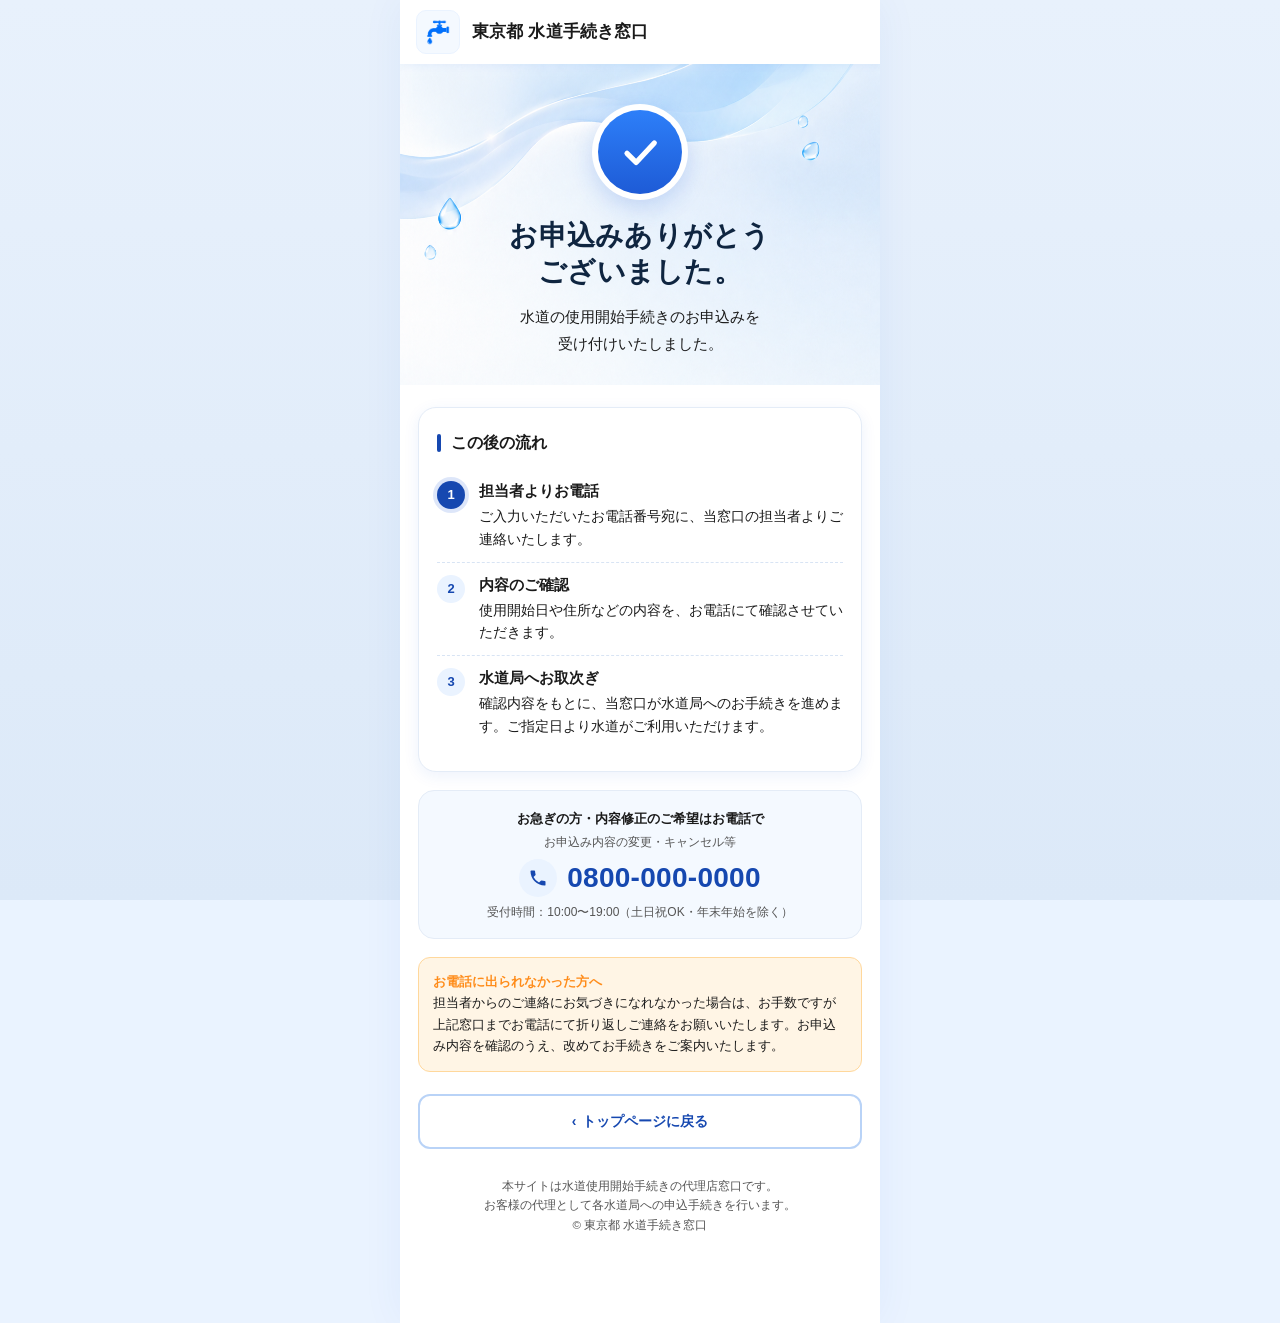
==== thanks.html @ 9ab7c32e "Add files via upload" ====
<!DOCTYPE html>
<html lang="ja">
<head>
  <meta charset="UTF-8" />
  <meta name="viewport" content="width=device-width, initial-scale=1.0, viewport-fit=cover" />
  <meta name="format-detection" content="telephone=no" />
  <meta name="robots" content="noindex,nofollow" />
  <title>お申込み完了｜東京都 水道手続き窓口</title>
  <meta name="description" content="水道の使用開始手続きのお申込みありがとうございました。担当者よりお電話にてご連絡いたします。" />
  <link rel="stylesheet" href="css/style.css" />
  <style>
    .thanks-fv {
      padding: 40px 18px 28px;
      background: url("images/fv-back.png") center top / cover no-repeat,
                  linear-gradient(180deg, #EFF6FF 0%, #FFFFFF 100%);
      text-align: center;
    }
    .thanks-mark {
      width: 96px; height: 96px;
      margin: 0 auto 18px;
      border-radius: 50%;
      background: #fff;
      display: grid; place-items: center;
      box-shadow: 0 8px 22px rgba(30, 91, 214, .18);
      position: relative;
      animation: thanksPop .55s cubic-bezier(.34, 1.56, .64, 1);
    }
    .thanks-mark::before {
      content: "";
      position: absolute;
      inset: 6px;
      border-radius: 50%;
      background: linear-gradient(180deg, #2D7FF9 0%, #1E5BD6 100%);
    }
    .thanks-mark svg {
      position: relative;
      width: 52px;
      height: 52px;
      stroke: #fff;
      fill: none;
      stroke-width: 4;
      stroke-linecap: round;
      stroke-linejoin: round;
    }
    .thanks-mark svg path {
      stroke-dasharray: 60;
      stroke-dashoffset: 60;
      animation: thanksCheck .6s .25s ease forwards;
    }
    @keyframes thanksPop {
      0%   { opacity: 0; transform: scale(.6); }
      100% { opacity: 1; transform: scale(1); }
    }
    @keyframes thanksCheck {
      to { stroke-dashoffset: 0; }
    }

    .thanks-title {
      font-size: clamp(22px, 6.6vw, 28px);
      font-weight: 900;
      color: #0F2540;
      margin: 0;
      letter-spacing: 0.01em;
      line-height: 1.3;
    }
    .thanks-lead {
      font-size: clamp(13px, 3.6vw, 15px);
      color: var(--color-text);
      margin: 12px 0 0;
      line-height: 1.8;
      font-weight: 500;
    }
    .thanks-card {
      margin: 22px 18px 0;
      background: #fff;
      border-radius: 18px;
      padding: 22px 18px 22px;
      box-shadow: var(--shadow-card);
      border: 1px solid var(--color-border);
    }
    .thanks-card__title {
      display: flex;
      align-items: center;
      gap: 10px;
      margin: 0 0 14px;
      font-size: 16px;
      font-weight: 900;
      color: var(--color-text);
    }
    .thanks-card__title::before {
      content: "";
      width: 4px;
      height: 18px;
      background: var(--color-primary);
      border-radius: 2px;
    }
    .thanks-flow {
      list-style: none;
      padding: 0;
      margin: 0;
      counter-reset: flow;
    }
    .thanks-flow li {
      position: relative;
      padding: 10px 0 10px 42px;
      counter-increment: flow;
      font-size: 13.5px;
      line-height: 1.7;
      color: var(--color-text);
      font-weight: 500;
      border-top: 1px dashed #D8E4F4;
    }
    .thanks-flow li:first-child { border-top: none; }
    .thanks-flow li::before {
      content: counter(flow);
      position: absolute;
      left: 0; top: 12px;
      width: 28px; height: 28px;
      border-radius: 50%;
      background: var(--color-bg-pale);
      color: var(--color-primary);
      display: grid; place-items: center;
      font-weight: 900;
      font-size: 13px;
    }
    .thanks-flow li.is-current::before {
      background: var(--color-primary);
      color: #fff;
      box-shadow: 0 0 0 4px rgba(30, 91, 214, .15);
    }
    .thanks-flow strong {
      display: block;
      font-size: 14.5px;
      font-weight: 800;
      margin-bottom: 2px;
      color: var(--color-text);
    }

    .thanks-phone {
      margin: 18px 18px 0;
      background: var(--color-bg-card);
      border: 1px solid var(--color-border);
      border-radius: 16px;
      padding: 18px 14px 16px;
      text-align: center;
    }
    .thanks-phone__label {
      font-size: 13px;
      font-weight: 800;
      color: var(--color-text);
      margin: 0;
    }
    .thanks-phone__desc {
      font-size: 11.5px;
      color: var(--color-text-sub);
      margin: 4px 0 8px;
      line-height: 1.5;
    }
    .thanks-phone__num {
      display: inline-flex;
      align-items: center;
      gap: 10px;
      font-size: clamp(22px, 7vw, 28px);
      font-weight: 900;
      color: var(--color-primary);
      letter-spacing: 0.01em;
      margin: 0;
      line-height: 1.1;
      white-space: nowrap;
    }
    .thanks-phone__icon {
      width: 38px; height: 38px;
      border-radius: 50%;
      background: var(--color-bg-pale);
      display: grid; place-items: center;
      color: var(--color-primary);
    }
    .thanks-phone__icon svg { width: 20px; height: 20px; }
    .thanks-phone__hours {
      font-size: clamp(9px, 2.6vw, 12px);
      color: var(--color-text-sub);
      margin: 6px 0 0;
      white-space: nowrap;
    }

    .thanks-note {
      margin: 18px 18px 0;
      padding: 14px 14px;
      background: var(--color-urgent-bg);
      border: 1px solid #FFD89C;
      border-radius: 12px;
      font-size: 12.5px;
      line-height: 1.7;
      color: var(--color-text);
    }
    .thanks-note strong {
      color: var(--color-urgent-text);
      font-weight: 800;
    }

    .thanks-back {
      display: flex;
      align-items: center;
      justify-content: center;
      gap: 6px;
      margin: 22px 18px 28px;
      padding: 14px;
      background: #fff;
      color: var(--color-primary);
      border: 2px solid #B9D3F7;
      border-radius: 12px;
      font-size: 14px;
      font-weight: 800;
      text-decoration: none;
    }
    .thanks-back:hover { transform: translateY(-2px); box-shadow: var(--shadow-card); }
  </style>
</head>
<body>

<div class="app" data-screen-label="01 サンクスページ">

  <!-- ヘッダー -->
  <header class="site-header" role="banner">
    <a href="index.html" class="site-header__brand" aria-label="トップへ">
      <span class="brand-mark"><img src="images/icon-tap.png" alt="" /></span>
      <span class="brand-name">東京都 水道手続き窓口</span>
    </a>
  </header>

  <main>

    <section class="thanks-fv">
      <div class="thanks-mark" aria-hidden="true">
        <svg viewBox="0 0 40 40"><path d="M10 21 L17 28 L31 13" /></svg>
      </div>
      <h1 class="thanks-title">お申込みありがとう<br />ございました。</h1>
      <p class="thanks-lead">
        水道の使用開始手続きのお申込みを<br />
        受け付けいたしました。
      </p>
    </section>

    <!-- 今後の流れ -->
    <section class="thanks-card">
      <h2 class="thanks-card__title">この後の流れ</h2>
      <ol class="thanks-flow">
        <li class="is-current">
          <strong>担当者よりお電話</strong>
          ご入力いただいたお電話番号宛に、当窓口の担当者よりご連絡いたします。
        </li>
        <li>
          <strong>内容のご確認</strong>
          使用開始日や住所などの内容を、お電話にて確認させていただきます。
        </li>
        <li>
          <strong>水道局へお取次ぎ</strong>
          確認内容をもとに、当窓口が水道局へのお手続きを進めます。ご指定日より水道がご利用いただけます。
        </li>
      </ol>
    </section>

    <!-- 電話 -->
    <section class="thanks-phone">
      <p class="thanks-phone__label">お急ぎの方・内容修正のご希望はお電話で</p>
      <p class="thanks-phone__desc">お申込み内容の変更・キャンセル等</p>
      <a class="thanks-phone__num" href="tel:0800-000-0000">
        <span class="thanks-phone__icon" aria-hidden="true">
          <svg viewBox="0 0 24 24" fill="currentColor"><path d="M20 15.5c-1.25 0-2.45-.2-3.57-.57a1 1 0 0 0-1.02.24l-2.2 2.2a15.05 15.05 0 0 1-6.59-6.59l2.2-2.21a1 1 0 0 0 .25-1.02A11.36 11.36 0 0 1 8.5 4a1 1 0 0 0-1-1H4a1 1 0 0 0-1 1c0 9.39 7.61 17 17 17a1 1 0 0 0 1-1v-3.5a1 1 0 0 0-1-1z"/></svg>
        </span>
        0800-000-0000
      </a>
      <p class="thanks-phone__hours">受付時間：10:00〜19:00（土日祝OK・年末年始を除く）</p>
    </section>

    <!-- お願い -->
    <div class="thanks-note">
      <strong>お電話に出られなかった方へ</strong><br />
      担当者からのご連絡にお気づきになれなかった場合は、お手数ですが上記窓口までお電話にて折り返しご連絡をお願いいたします。お申込み内容を確認のうえ、改めてお手続きをご案内いたします。
    </div>

    <a href="index.html" class="thanks-back">
      <span aria-hidden="true">‹</span>
      トップページに戻る
    </a>

    <p class="foot-info">
      本サイトは水道使用開始手続きの代理店窓口です。<br />
      お客様の代理として各水道局への申込手続きを行います。<br />
      © 東京都 水道手続き窓口
    </p>
  </main>

</div>

<!-- ▼ GTM / Google広告コンバージョンタグ挿入位置 -->
<!-- ▼ Yahoo広告 コンバージョン測定タグ挿入位置 -->
<script>
  // コンバージョン発火のフック
  if (window.dataLayer) {
    window.dataLayer.push({ event: 'form_submit_thanks' });
  }
</script>

</body>
</html>
---- css/style.css ----
/* ==========================================================
   東京都 水道手続き窓口 LP - style.css
   ========================================================== */

:root {
  --color-primary:        #1648B0;
  --color-primary-dark:   #0F2E80;
  --color-primary-light:  #2D6EE0;
  --color-accent-blue:    #1E5BD6;
  --color-bg-pale:        #EAF3FF;
  --color-bg-card:        #F4F9FF;
  --color-bg:             #FFFFFF;
  --color-text:           #1A1A1A;
  --color-text-sub:       #555555;
  --color-required:       #FF5A3C;
  --color-optional:       #9AA3AE;
  --color-urgent-bg:      #FFF5E5;
  --color-urgent-text:    #FF8C1A;
  --color-phone-yellow:   #FFB23F;
  --color-border:         #E4ECF7;
  --color-side-bg:        #EAF3FF;
  --shadow-card:          0 4px 16px rgba(30, 91, 214, 0.08);
  --shadow-btn:           0 6px 14px rgba(30, 91, 214, 0.28);

  --header-h: 64px;
  --footer-h: 64px;

  --font-jp:
    "Hiragino Sans", "Hiragino Kaku Gothic ProN",
    "Noto Sans JP", "Yu Gothic", "Meiryo", sans-serif;
}

* , *::before, *::after { box-sizing: border-box; }

html, body {
  margin: 0;
  padding: 0;
  font-family: var(--font-jp);
  color: var(--color-text);
  background: var(--color-side-bg);
  -webkit-font-smoothing: antialiased;
  -moz-osx-font-smoothing: grayscale;
  line-height: 1.6;
}

img { max-width: 100%; display: block; }
a { color: inherit; text-decoration: none; }
button { font-family: inherit; cursor: pointer; }

/* ==========================================================
   App container (mobile-first, max 480px on PC)
   ========================================================== */
.app {
  max-width: 480px;
  margin: 0 auto;
  background: var(--color-bg);
  min-height: 100vh;
  position: relative;
  padding-bottom: calc(var(--footer-h) + env(safe-area-inset-bottom));
  box-shadow: 0 0 40px rgba(30, 91, 214, 0.06);
  overflow: hidden;
}

/* ==========================================================
   Header
   ========================================================== */
.site-header {
  position: sticky;
  top: 0;
  z-index: 50;
  background: #fff;
  height: var(--header-h);
  display: flex;
  align-items: center;
  justify-content: space-between;
  padding: 0 16px;
  box-shadow: 0 2px 8px rgba(30, 91, 214, 0.05);
}

.site-header__brand {
  display: flex;
  align-items: center;
  gap: 12px;
}

.brand-mark {
  width: 44px;
  height: 44px;
  border-radius: 10px;
  background: var(--color-bg-card);
  border: 1.5px solid var(--color-bg-pale);
  display: grid;
  place-items: center;
}
.brand-mark img { width: 28px; height: 28px; }

.brand-name {
  font-size: 17px;
  font-weight: 800;
  letter-spacing: 0.01em;
  color: var(--color-text);
}

.hamburger {
  width: 44px; height: 44px;
  border: none; background: transparent;
  display: grid; place-items: center; gap: 3px;
  padding: 0;
}
.hamburger span {
  display: block;
  width: 24px; height: 2.5px;
  background: var(--color-primary);
  border-radius: 2px;
}

/* Mobile menu */
.menu {
  position: absolute;
  top: var(--header-h);
  left: 0;
  right: 0;
  background: #fff;
  box-shadow: 0 12px 20px rgba(0,0,0,.08);
  transform: translateY(-150%);
  transition: transform .25s ease;
  z-index: 60;
  border-top: 1px solid var(--color-border);
}
.menu.open { transform: translateY(0); }
.menu ul { list-style: none; margin: 0; padding: 8px 0; }
.menu li a {
  display: block;
  padding: 16px 22px;
  font-weight: 700;
  border-bottom: 1px solid var(--color-border);
  font-size: 15px;
}
.menu li:last-child a { border-bottom: none; }
.menu li a:hover { background: var(--color-bg-pale); }

/* ==========================================================
   FV
   ========================================================== */
.fv {
  position: relative;
  padding: 32px 18px 24px;
  background: url("../images/fv-back.png") center top / cover no-repeat,
              linear-gradient(180deg, #EFF6FF 0%, #FFFFFF 100%);
}
.fv__card {
  margin-top: 18px;
  background: #fff;
  border-radius: 18px;
  padding: 20px 16px 18px;
  box-shadow: var(--shadow-card);
  border: 1px solid var(--color-border);
  text-align: center;
}
.fv__lead {
  font-size: clamp(15px, 4.4vw, 19px);
  font-weight: 800;
  margin: 0;
  line-height: 1.45;
  color: var(--color-text);
  letter-spacing: 0;
  text-align: center;
}
.fv__divider {
  margin: 8px auto 6px;
  display: flex;
  align-items: center;
  gap: 8px;
  color: var(--color-primary-light);
}
.fv__divider::before,
.fv__divider::after {
  content: "";
  flex: 1;
  border-top: 1.5px dotted #BBD2F0;
}
.fv__divider span {
  font-size: 14px;
}
.fv__desc {
  font-size: clamp(12px, 3.4vw, 14px);
  color: var(--color-text);
  margin: 0;
  line-height: 1.6;
  text-align: center;
  font-weight: 500;
}

.fv__card .btn-main {
  margin: 16px 0 0;
}
.fv__card .sub-cta {
  margin: 10px 0 0;
}

.fv__title-row {
  position: relative;
  display: flex;
  justify-content: center;
  align-items: center;
  gap: 8px;
  padding: 0 18px;
}
.fv__title {
  font-size: clamp(22px, 6.6vw, 30px);
  font-weight: 900;
  letter-spacing: 0.01em;
  color: #0F2540;
  margin: 0;
  line-height: 1.2;
  text-align: center;
  white-space: nowrap;
}
.fv__drop {
  position: relative;
  font-size: 22px;
  top: -6px;
}
.fv__drop--left, .fv__drop--right { position: relative; left: auto; right: auto; top: -6px; }

.fv__circle {
  margin: 14px auto 0;
  width: 84px; height: 84px;
  border-radius: 50%;
  background: #fff;
  display: grid; place-items: center;
  box-shadow: 0 6px 16px rgba(30,91,214,.10);
}
.fv__circle img { width: 54px; height: 54px; }

.fv__card {
  margin-top: 22px;
  background: #fff;
  border-radius: 16px;
  padding: 22px 18px 22px;
  box-shadow: var(--shadow-card);
  border: 1px solid var(--color-border);
  text-align: center;
}
.fv__lead {
  font-size: clamp(15px, 4.4vw, 19px);
  font-weight: 800;
  margin: 0;
  line-height: 1.55;
  color: var(--color-text);
  letter-spacing: 0;
  text-align: center;
}
.fv__divider {
  margin: 14px auto;
  display: flex;
  align-items: center;
  gap: 8px;
  color: var(--color-primary-light);
}
.fv__divider::before,
.fv__divider::after {
  content: "";
  flex: 1;
  border-top: 1.5px dotted #BBD2F0;
}
.fv__divider span {
  font-size: 14px;
}
.fv__desc {
  font-size: clamp(12px, 3.4vw, 14px);
  color: var(--color-text);
  margin: 6px 0 0;
  line-height: 1.75;
  text-align: center;
  font-weight: 500;
}

/* ==========================================================
   Main CTA
   ========================================================== */
.btn-main {
  display: block;
  position: relative;
  margin: 18px 18px 0;
  padding: 12px 36px 14px 14px;
  background: linear-gradient(180deg, #1E5BD6 0%, #0F2E80 100%);
  color: #fff;
  border-radius: 12px;
  box-shadow:
    0 10px 20px rgba(15, 46, 128, 0.40),
    inset 0 1px 0 rgba(255,255,255,.30);
  text-align: center;
  transition: transform .15s ease, box-shadow .15s ease;
  container-type: inline-size;
}
.btn-main:hover { transform: translateY(-2px); box-shadow: 0 14px 24px rgba(15,46,128,.50); }
.btn-main:active { transform: translateY(0); }
.btn-main .btn-sub {
  display: block;
  font-size: clamp(11px, 6cqi, 13px);
  font-weight: 600;
  opacity: .96;
  margin-bottom: 1px;
}
.btn-main .btn-main-text {
  display: block;
  font-size: clamp(13px, 8.5cqi, 21px);
  font-weight: 900;
  letter-spacing: 0;
  white-space: nowrap;
}
.btn-main .btn-arrow {
  position: absolute;
  right: 12px; top: 50%;
  transform: translateY(-50%);
  font-size: 18px;
  font-weight: 700;
  line-height: 1;
}

/* Sub CTAs */
.sub-cta {
  display: grid;
  grid-template-columns: 1fr 1fr;
  gap: 10px;
  margin: 14px 18px 0;
}
.sub-cta__btn {
  position: relative;
  background: #fff;
  border: 2px solid #B9D3F7;
  border-radius: 12px;
  padding: 10px 26px 10px 38px;
  font-weight: 800;
  font-size: clamp(11px, 3.2vw, 14px);
  color: var(--color-text);
  display: flex;
  align-items: center;
  justify-content: center;
  min-height: 60px;
  line-height: 1.3;
  transition: all .15s ease;
  text-align: center;
  word-break: keep-all;
  overflow-wrap: break-word;
}
.sub-cta__btn:hover { transform: translateY(-2px); box-shadow: var(--shadow-card); }
.sub-cta__icon {
  position: absolute;
  left: 8px; top: 50%;
  transform: translateY(-50%);
  width: 26px; height: 26px;
  display: grid; place-items: center;
}
.sub-cta__icon svg { width: 22px; height: 22px; }
.sub-cta__arrow {
  position: absolute;
  right: 6px; top: 50%;
  transform: translateY(-50%);
  width: 18px; height: 18px;
  border-radius: 50%;
  background: var(--color-bg-pale);
  color: var(--color-primary);
  display: grid; place-items: center;
  font-weight: 800;
  font-size: 12px;
}

/* ==========================================================
   3-Step
   ========================================================== */
.steps {
  margin: 22px 18px 0;
  background: #fff;
  border: 1px solid var(--color-border);
  border-radius: 16px;
  padding: 14px 12px 14px;
  box-shadow: var(--shadow-card);
}
.steps__title {
  text-align: center;
  font-size: clamp(16px, 4.6vw, 19px);
  font-weight: 800;
  margin: 0 0 0;
  line-height: 1.3;
}
.steps__title .num {
  display: inline-block;
  font-size: clamp(28px, 8.4vw, 34px);
  color: var(--color-primary);
  font-weight: 900;
  vertical-align: -4px;
  margin: 0 3px;
  line-height: 1;
}
.steps__title .sparkle {
  display: inline-block;
  width: 18px;
  height: 18px;
  vertical-align: -2px;
  margin-left: 4px;
}

.steps__list {
  list-style: none;
  padding: 0;
  margin: 0;
  display: grid;
  grid-template-columns: 1.05fr 1fr auto 1fr auto 1fr;
  align-items: center;
  gap: 2px;
}
.step {
  text-align: center;
  position: relative;
  align-self: end;
}
.step--woman {
  align-self: end;
}
.steps__women {
  width: 100%;
  max-width: 100px;
  margin: 0 auto;
  display: block;
}
.step__circle {
  width: 60px;
  height: 60px;
  border-radius: 50%;
  background: #fff;
  border: 1.5px solid var(--color-bg-pale);
  margin: 14px auto 6px;
  display: grid; place-items: center;
  box-shadow: 0 2px 6px rgba(30,91,214,.06);
  position: relative;
}
.step__circle img { width: 36px; height: 36px; object-fit: contain; }
.step__badge {
  position: absolute;
  top: -8px;
  left: 50%;
  transform: translateX(-50%);
  width: 22px; height: 22px;
  border-radius: 50%;
  background: var(--color-primary);
  color: #fff;
  display: grid; place-items: center;
  font-size: 12px; font-weight: 800;
  border: 2px solid #fff;
  box-shadow: 0 2px 4px rgba(15,46,128,.25);
  line-height: 1;
}
.step__label {
  font-size: 12px;
  font-weight: 700;
  color: var(--color-text);
}
.step__arrow {
  align-self: center;
  margin-top: 16px;
  color: var(--color-primary-light);
  font-size: 14px;
  font-weight: 700;
  letter-spacing: -2px;
}

/* ==========================================================
   Phone block
   ========================================================== */
.phone-block {
  margin: 18px 18px 0;
  background: var(--color-bg-card);
  border-radius: 16px;
  padding: 14px 14px 14px;
  border: 1px solid var(--color-border);
  text-align: center;
}
.phone-block__title {
  font-size: 17px;
  font-weight: 800;
  margin: 0;
  color: var(--color-text);
  display: inline-flex;
  align-items: center;
  gap: 8px;
}
.phone-block__title::before,
.phone-block__title::after {
  content: "";
  display: inline-block;
  width: 2px; height: 20px;
  background: var(--color-primary);
}
.phone-block__title::before { transform: rotate(-22deg); }
.phone-block__title::after  { transform: rotate(22deg); }
.phone-block__free {
  font-size: 12px;
  color: var(--color-text-sub);
  margin: 6px 0 0;
  font-weight: 600;
}
.phone-block__number {
  display: flex;
  align-items: center;
  justify-content: center;
  gap: 10px;
  font-size: clamp(22px, 7vw, 28px);
  font-weight: 900;
  color: var(--color-primary);
  letter-spacing: 0.01em;
  margin: 0;
  line-height: 1.1;
  white-space: nowrap;
}
.phone-block__icon {
  width: 40px; height: 40px;
  border-radius: 50%;
  background: var(--color-bg-pale);
  display: grid; place-items: center;
  color: var(--color-primary);
}
.phone-block__icon svg { width: 22px; height: 22px; }
.phone-block__hours {
  font-size: clamp(9px, 2.6vw, 12px);
  color: var(--color-text-sub);
  margin: 4px 0 0;
  line-height: 1.5;
  white-space: nowrap;
}

/* ==========================================================
   Lifeline banner
   ========================================================== */
.lifeline {
  margin: 22px 18px 0;
  background: #fff;
  border: 1px solid var(--color-border);
  border-radius: 16px;
  padding: 14px 42px 14px 12px;
  position: relative;
  display: grid;
  grid-template-columns: 84px 1fr;
  gap: 10px;
  align-items: center;
  box-shadow: var(--shadow-card);
  transition: transform .15s ease;
}
.lifeline:hover { transform: translateY(-2px); }
.lifeline__img {
  width: 84px;
  max-width: 100%;
}
.lifeline__body {
  min-width: 0;
}
.lifeline__title {
  font-size: clamp(13px, 3.7vw, 15.5px);
  font-weight: 900;
  margin: 0 0 4px;
  line-height: 1.4;
  display: block;
  text-align: left;
  word-break: keep-all;
  overflow-wrap: anywhere;
}
.lifeline__title .burst {
  width: 16px;
  height: auto;
  display: inline-block;
  vertical-align: top;
  position: relative;
  top: -6px;
  margin-left: 1px;
}
.lifeline__desc {
  font-size: clamp(10.5px, 2.9vw, 12px);
  color: var(--color-text-sub);
  margin: 0;
  line-height: 1.55;
}
.lifeline__arrow {
  position: absolute;
  right: 10px; top: 50%;
  transform: translateY(-50%);
  width: 28px; height: 28px;
  border-radius: 50%;
  background: var(--color-primary);
  color: #fff;
  display: grid; place-items: center;
  font-weight: 800;
  font-size: 14px;
  box-shadow: 0 4px 8px rgba(15,46,128,.3);
}

/* ==========================================================
   Form
   ========================================================== */
.form-section {
  margin: 22px 18px 0;
  background: #fff;
  border-radius: 18px;
  padding: 22px 18px 26px;
  border: 1px solid var(--color-border);
  box-shadow: var(--shadow-card);
}
.form-head {
  display: grid;
  grid-template-columns: 56px 1fr;
  gap: 12px;
  align-items: center;
}
.form-head__icon {
  width: 56px; height: 56px;
  border-radius: 50%;
  background: var(--color-bg-pale);
  display: grid; place-items: center;
}
.form-head__icon img { width: 32px; height: 32px; }
.form-head__title {
  margin: 0;
  font-size: 20px;
  font-weight: 900;
  color: var(--color-text);
  letter-spacing: 0.01em;
  line-height: 1.3;
}
.form-section__intro {
  margin: 14px 0 4px;
  font-size: 12px;
  color: var(--color-text-sub);
  line-height: 1.65;
}
.form-section__divider {
  border: none;
  border-top: 1px dashed #C9D7EB;
  margin: 18px 0 14px;
}

.field {
  display: block;
  margin-bottom: 18px;
}
.field__row {
  display: flex;
  align-items: center;
  gap: 8px;
  margin-bottom: 6px;
  flex-wrap: nowrap;
}
.field__label {
  font-size: 15px;
  font-weight: 800;
  color: var(--color-text);
  order: 2;
}
.badge {
  display: inline-block;
  flex-shrink: 0;
  order: 1;
  font-size: 11px;
  font-weight: 800;
  color: #fff;
  background: var(--color-required);
  padding: 3px 8px;
  border-radius: 5px;
  letter-spacing: 0.04em;
  line-height: 1.2;
}
.badge--optional {
  background: var(--color-optional);
}
.field__help {
  display: block;
  font-size: 12px;
  color: var(--color-text-sub);
  margin: 2px 0 8px;
  line-height: 1.55;
}
.field__control {
  position: relative;
  display: block;
}
.field__input {
  width: 100%;
  font: inherit;
  font-size: 15px;
  padding: 13px 14px;
  border: 1.5px solid var(--color-border);
  border-radius: 8px;
  background: #fff;
  color: var(--color-text);
  transition: border .15s, box-shadow .15s;
}
.field__input::placeholder { color: #B7C2D2; }
.field__input:focus {
  outline: none;
  border-color: var(--color-primary);
  box-shadow: 0 0 0 3px rgba(30, 91, 214, 0.12);
}
.field__input--date {
  padding-left: 42px;
  padding-right: 38px;
  appearance: none;
  background-image:
    url("data:image/svg+xml;utf8,<svg xmlns='http://www.w3.org/2000/svg' width='20' height='20' viewBox='0 0 24 24' fill='none' stroke='%231E5BD6' stroke-width='2' stroke-linecap='round' stroke-linejoin='round'><rect x='3' y='4' width='18' height='18' rx='2' ry='2'/><line x1='16' y1='2' x2='16' y2='6'/><line x1='8' y1='2' x2='8' y2='6'/><line x1='3' y1='10' x2='21' y2='10'/></svg>"),
    url("data:image/svg+xml;utf8,<svg xmlns='http://www.w3.org/2000/svg' width='16' height='16' viewBox='0 0 24 24' fill='none' stroke='%231E5BD6' stroke-width='3' stroke-linecap='round' stroke-linejoin='round'><polyline points='6 9 12 15 18 9'/></svg>");
  background-repeat: no-repeat, no-repeat;
  background-position: 12px center, right 14px center;
}
.field__error {
  display: none;
  margin-top: 6px;
  font-size: 12.5px;
  color: var(--color-required);
  font-weight: 700;
}
.field.has-error .field__input { border-color: var(--color-required); background: #FFF6F4; }
.field.has-error .field__error { display: block; }

.form-submit {
  display: block;
  width: 100%;
  position: relative;
  margin-top: 20px;
  padding: 16px 30px 16px 10px;
  background: linear-gradient(180deg, #1E5BD6 0%, #0F2E80 100%);
  color: #fff;
  border: none;
  border-radius: 12px;
  font-size: clamp(10px, 3.6vw, 17px);
  font-weight: 900;
  letter-spacing: 0;
  box-shadow:
    0 10px 20px rgba(15, 46, 128, 0.40),
    inset 0 1px 0 rgba(255,255,255,.30);
  transition: transform .15s ease, box-shadow .15s ease;
  white-space: nowrap;
  text-align: center;
}
.form-submit:hover { transform: translateY(-2px); box-shadow: 0 14px 24px rgba(15,46,128,.50); }
.form-submit:disabled { opacity: .6; cursor: not-allowed; }
.form-submit__arrow {
  position: absolute;
  right: 10px; top: 50%;
  transform: translateY(-50%);
  font-size: 16px;
  line-height: 1;
}
.form-submit.loading::after {
  content: "";
  position: absolute;
  left: 50%;
  top: 50%;
  width: 22px; height: 22px;
  margin: -11px 0 0 -11px;
  border: 3px solid rgba(255,255,255,.4);
  border-top-color: #fff;
  border-radius: 50%;
  animation: spin 0.8s linear infinite;
}
.form-submit.loading .form-submit__text,
.form-submit.loading .form-submit__arrow { opacity: 0; }
@keyframes spin { to { transform: rotate(360deg); } }

.form-section__privacy {
  margin: 14px 0 0;
  text-align: center;
  font-size: 12.5px;
  color: var(--color-text-sub);
}
.form-section__privacy a {
  color: var(--color-primary);
  text-decoration: underline;
  font-weight: 700;
}

.form-success {
  display: none;
  margin-top: 16px;
  padding: 14px;
  background: #E9F7EE;
  border: 1px solid #B7E0C2;
  color: #1B6F3A;
  border-radius: 10px;
  font-size: 14px;
  font-weight: 700;
  text-align: center;
}
.form-success.show { display: block; }

/* ==========================================================
   FAQ
   ========================================================== */
.faq-section {
  margin: 28px 18px 0;
  background: #fff;
  border: 1px solid var(--color-border);
  border-radius: 18px;
  padding: 22px 16px 22px;
  box-shadow: var(--shadow-card);
}
.faq-section__title {
  display: flex;
  align-items: center;
  justify-content: center;
  gap: 12px;
  margin: 0 0 16px;
  font-size: 22px;
  font-weight: 900;
}
.faq-section__title-icon {
  width: 36px; height: 36px;
  border-radius: 50%;
  background: var(--color-bg-pale);
  display: grid; place-items: center;
  color: var(--color-primary);
  font-size: 20px;
  font-weight: 900;
  border: 2px solid var(--color-primary);
}
.faq {
  border: 1.5px solid var(--color-border);
  border-radius: 12px;
  margin-bottom: 10px;
  background: #fff;
  overflow: hidden;
}
.faq__q {
  display: flex;
  align-items: center;
  gap: 10px;
  padding: 14px 44px 14px 14px;
  list-style: none;
  cursor: pointer;
  position: relative;
  font-weight: 700;
  font-size: 14.5px;
  line-height: 1.5;
}
.faq__q::-webkit-details-marker { display: none; }
.faq__q-mark {
  color: var(--color-primary);
  font-weight: 900;
  font-size: 16px;
  flex-shrink: 0;
}
.faq__q-toggle {
  position: absolute;
  right: 14px; top: 50%;
  transform: translateY(-50%);
  width: 22px; height: 22px;
  display: grid; place-items: center;
  color: var(--color-primary);
}
.faq__q-toggle::before,
.faq__q-toggle::after {
  content: "";
  position: absolute;
  background: var(--color-primary);
  border-radius: 1px;
  transition: transform .25s ease;
}
.faq__q-toggle::before { width: 16px; height: 2.5px; }
.faq__q-toggle::after  { width: 2.5px; height: 16px; }
.faq[open] .faq__q-toggle::after { transform: rotate(90deg); }
.faq__a {
  padding: 0 14px 14px 32px;
  font-size: 13.5px;
  color: var(--color-text-sub);
  line-height: 1.75;
}

/* ==========================================================
   Security / Trust
   ========================================================== */
.security {
  margin: 24px 18px 0;
  background: var(--color-bg-pale);
  border-radius: 18px;
  padding: 22px 16px 18px;
}
.security__head {
  display: grid;
  grid-template-columns: 72px 1fr;
  gap: 14px;
  align-items: center;
}
.security__icon {
  width: 72px; height: 72px;
  display: grid; place-items: center;
}
.security__icon img { width: 60px; height: 60px; }
.security__title {
  margin: 0 0 4px;
  font-size: 18px;
  font-weight: 900;
}
.security__desc {
  margin: 0;
  font-size: 13px;
  color: var(--color-text);
  line-height: 1.7;
}

.trust-links {
  margin-top: 14px;
  display: grid;
  gap: 10px;
}
.trust-link {
  display: grid;
  grid-template-columns: 36px 1fr 22px;
  align-items: center;
  gap: 10px;
  background: #fff;
  border-radius: 12px;
  padding: 14px 14px;
  font-weight: 800;
  font-size: 15px;
  color: var(--color-text);
  border: 1px solid var(--color-border);
  transition: transform .15s ease;
}
.trust-link:hover { transform: translateY(-1px); box-shadow: var(--shadow-card); }
.trust-link img { width: 28px; height: 28px; object-fit: contain; }
.trust-link__arrow {
  color: var(--color-primary);
  font-weight: 800;
  font-size: 18px;
  justify-self: end;
}

/* ==========================================================
   Footer info
   ========================================================== */
.foot-info {
  margin: 26px 18px 24px;
  font-size: 11.5px;
  color: var(--color-text-sub);
  text-align: center;
  line-height: 1.7;
}

/* ==========================================================
   Urgent floating bubble
   ========================================================== */
.urgent {
  position: fixed;
  right: max(12px, calc(50vw - 240px + 12px));
  bottom: calc(var(--footer-h) + 8px + env(safe-area-inset-bottom));
  background: #fff;
  border: 1.5px solid #FFD89C;
  border-radius: 14px;
  padding: 8px 12px 8px 8px;
  display: flex;
  align-items: center;
  gap: 8px;
  z-index: 50;
  box-shadow: 0 6px 16px rgba(255, 140, 26, 0.25), 0 2px 6px rgba(0,0,0,.08);
  opacity: 0;
  pointer-events: none;
  transform: translateY(8px);
  transition: opacity .3s ease, transform .3s ease;
}
.urgent.is-shown {
  opacity: 1;
  pointer-events: auto;
  transform: translateY(0);
}
.urgent::after {
  content: "";
  position: absolute;
  right: 56px;
  bottom: -7px;
  width: 0; height: 0;
  border-left: 7px solid transparent;
  border-right: 7px solid transparent;
  border-top: 7px solid #FFD89C;
}
.urgent::before {
  content: "";
  position: absolute;
  right: 57px;
  bottom: -5px;
  width: 0; height: 0;
  border-left: 6px solid transparent;
  border-right: 6px solid transparent;
  border-top: 6px solid #fff;
  z-index: 1;
}
.urgent::after {
  content: "";
  position: absolute;
  right: 60px;
  bottom: -8px;
  width: 0; height: 0;
  border-left: 8px solid transparent;
  border-right: 8px solid transparent;
  border-top: 8px solid #FFD89C;
}
.urgent::before {
  content: "";
  position: absolute;
  right: 61px;
  bottom: -6px;
  width: 0; height: 0;
  border-left: 7px solid transparent;
  border-right: 7px solid transparent;
  border-top: 7px solid var(--color-urgent-bg);
  z-index: 1;
}
.urgent__icon {
  width: 36px; height: 36px;
  border-radius: 50%;
  background: var(--color-phone-yellow);
  color: #fff;
  display: grid; place-items: center;
  flex-shrink: 0;
}
.urgent__icon svg { width: 20px; height: 20px; }
.urgent__text {
  font-size: 11px;
  line-height: 1.35;
  color: var(--color-text);
}
.urgent__head {
  display: block;
  font-size: 12.5px;
  font-weight: 900;
  color: var(--color-urgent-text);
  margin-bottom: 1px;
}

@keyframes pulseUp {
  from { transform: translateY(8px); opacity: 0; }
  to   { transform: translateY(0); opacity: 1; }
}

/* ==========================================================
   Modal
   ========================================================== */
.modal[hidden] { display: none !important; }
.modal {
  position: fixed;
  inset: 0;
  z-index: 100;
  display: flex;
  align-items: center;
  justify-content: center;
  padding: 16px;
  animation: modalIn .22s ease;
}
.modal__backdrop {
  position: absolute;
  inset: 0;
  background: rgba(10, 22, 48, .55);
  backdrop-filter: blur(2px);
}
.modal__panel {
  position: relative;
  width: 100%;
  max-width: 420px;
  max-height: 90vh;
  overflow-y: auto;
  background: #fff;
  border-radius: 18px;
  padding: 32px 20px 22px;
  box-shadow: 0 20px 50px rgba(10, 22, 48, .35);
  text-align: center;
  animation: modalPanelIn .25s ease;
}
.modal__close {
  position: absolute;
  top: 8px; right: 8px;
  width: 36px; height: 36px;
  border: none; background: transparent;
  font-size: 24px;
  color: var(--color-text-sub);
  border-radius: 50%;
  line-height: 1;
}
.modal__close:hover { background: var(--color-bg-pale); }
.modal__icon {
  width: 56px; height: 56px;
  margin: 0 auto 12px;
  display: grid; place-items: center;
  background: var(--color-bg-pale);
  border-radius: 50%;
}
.modal__icon img { width: 34px; height: 34px; object-fit: contain; }
.modal__icon svg { width: 30px; height: 30px; }
.modal__icon svg { width: 30px; height: 30px; }
.modal__icon--lifeline {
  width: 88px; height: 88px;
  background: transparent;
}
.modal__icon--lifeline img { width: 80px; height: 80px; }
.modal__title {
  margin: 0 0 12px;
  font-size: clamp(16px, 4.4vw, 19px);
  font-weight: 900;
  line-height: 1.4;
  color: var(--color-text);
}
.modal__body {
  margin: 0 0 14px;
  font-size: 13px;
  line-height: 1.75;
  color: var(--color-text);
  text-align: left;
}
.modal__body strong {
  color: var(--color-primary);
  font-weight: 800;
}
.modal__bullets {
  list-style: none;
  padding: 12px 14px;
  margin: 0 0 16px;
  background: var(--color-bg-card);
  border-radius: 10px;
  text-align: left;
}
.modal__bullets li {
  position: relative;
  padding-left: 20px;
  font-size: 12.5px;
  font-weight: 600;
  line-height: 1.7;
  color: var(--color-text);
}
.modal__bullets li + li { margin-top: 4px; }
.modal__bullets li::before {
  content: "✓";
  position: absolute;
  left: 0; top: 0;
  color: var(--color-primary);
  font-weight: 900;
  font-size: 14px;
}
.modal__phone {
  background: var(--color-bg-pale);
  border-radius: 12px;
  padding: 12px 12px 10px;
  margin: 0 0 16px;
}
.modal__phone-label {
  display: block;
  font-size: 11px;
  color: var(--color-text-sub);
  font-weight: 700;
  margin-bottom: 2px;
}
.modal__phone-num {
  display: block;
  font-size: clamp(22px, 6.8vw, 26px);
  font-weight: 900;
  color: var(--color-primary);
  letter-spacing: 0.01em;
  line-height: 1.1;
  margin: 2px 0 6px;
  white-space: nowrap;
}
.modal__phone-hours {
  display: block;
  font-size: 11.5px;
  color: var(--color-text-sub);
  line-height: 1.5;
}
.modal__cta {
  display: flex;
  align-items: center;
  justify-content: center;
  gap: 6px;
  width: 100%;
  position: relative;
  padding: 14px 14px;
  background: linear-gradient(180deg, #1E5BD6 0%, #0F2E80 100%);
  color: #fff;
  border-radius: 12px;
  font-size: clamp(13px, 3.8vw, 16px);
  font-weight: 900;
  letter-spacing: 0;
  box-shadow:
    0 10px 20px rgba(15, 46, 128, 0.40),
    inset 0 1px 0 rgba(255,255,255,.30);
  transition: transform .15s ease;
  white-space: nowrap;
}
.modal__cta:hover { transform: translateY(-2px); }
.modal__cta--ghost {
  background: #fff;
  color: var(--color-primary);
  border: 2px solid var(--color-primary);
  box-shadow: none;
}
.modal__cta-arrow { font-size: 18px; line-height: 1; }
.modal__note {
  margin: 10px 0 0;
  font-size: 11px;
  color: var(--color-text-sub);
  line-height: 1.5;
}
body.modal-open { overflow: hidden; }
@keyframes modalIn { from { opacity: 0; } to { opacity: 1; } }
@keyframes modalPanelIn {
  from { opacity: 0; transform: translateY(12px) scale(.98); }
  to   { opacity: 1; transform: translateY(0) scale(1); }
}

/* ==========================================================
   Sticky bottom CTA
   ========================================================== */
.bottom-cta {
  position: fixed;
  bottom: 0; left: 0; right: 0;
  z-index: 45;
  display: flex;
  background: #fff;
  border-top: 1px solid var(--color-border);
  padding-bottom: env(safe-area-inset-bottom);
  max-width: 480px;
  margin: 0 auto;
  box-shadow: 0 -4px 12px rgba(30, 91, 214, 0.08);
}
.bottom-cta__btn {
  flex: 1;
  display: flex;
  align-items: center;
  justify-content: center;
  gap: 6px;
  height: var(--footer-h);
  font-weight: 900;
  font-size: clamp(11px, 3.2vw, 14px);
  text-align: center;
  line-height: 1.2;
  position: relative;
  white-space: nowrap;
}
.bottom-cta__btn svg { width: 20px; height: 20px; flex-shrink: 0; }
.bottom-cta__btn--web {
  background: #fff;
  color: var(--color-primary);
  border: 2px solid #B9D3F7;
  border-radius: 10px;
  margin: 6px 4px 6px 8px;
}
.bottom-cta__btn--tel {
  background: linear-gradient(180deg, #1E5BD6 0%, #0F2E80 100%);
  color: #fff;
  border-radius: 10px;
  margin: 6px 8px 6px 4px;
  box-shadow: 0 6px 14px rgba(15,46,128,.35);
}
.bottom-cta__sub {
  display: block;
  font-size: clamp(9px, 2.5vw, 10px);
  font-weight: 700;
  opacity: .94;
  margin-top: 1px;
}

/* ==========================================================
   PC layout
   ========================================================== */
@media (min-width: 720px) {
  body {
    background:
      linear-gradient(180deg, #E8F1FC 0%, #DCE9F8 100%) fixed;
  }
}

/* Reveal animation */
.reveal {
  opacity: 0;
  transform: translateY(14px);
  transition: opacity .6s ease, transform .6s ease;
}
.reveal.in {
  opacity: 1;
  transform: translateY(0);
}
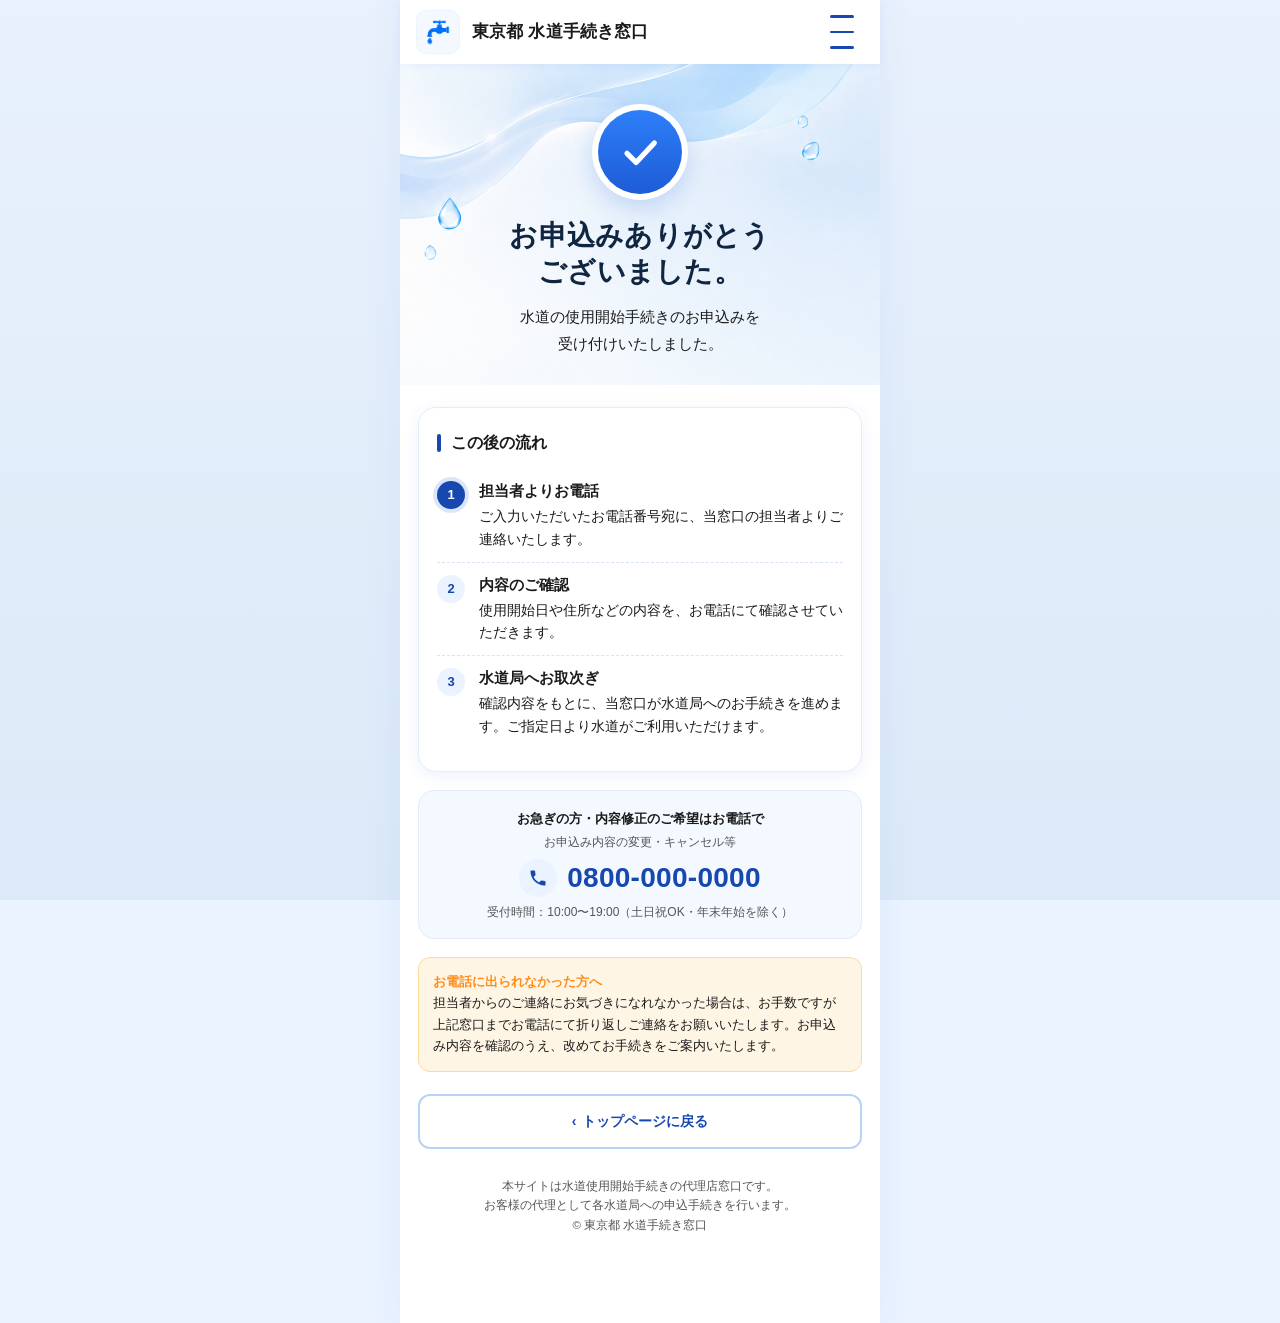
==== commit 0d3390b2: "Update thanks.html" ====
--- a/thanks.html
+++ b/thanks.html
@@ -226,7 +226,20 @@
       <span class="brand-mark"><img src="images/icon-tap.png" alt="" /></span>
       <span class="brand-name">東京都 水道手続き窓口</span>
     </a>
+    <button class="hamburger" aria-label="メニューを開く" aria-controls="main-menu" aria-expanded="false">
+      <span></span><span></span><span></span>
+    </button>
   </header>
+
+  <nav class="menu" id="main-menu" aria-label="メインメニュー">
+    <ul>
+      <li><a href="index.html">ホーム</a></li>
+      <li><a href="index.html#form">使用開始のお申込み</a></li>
+      <li><a href="index.html#faq">よくあるご質問</a></li>
+      <li><a href="https://012grp.co.jp/company/corporate_profile" target="_blank" rel="noopener">運営会社情報</a></li>
+      <li><a href="https://012grp.co.jp/policy" target="_blank" rel="noopener">プライバシーポリシー</a></li>
+    </ul>
+  </nav>
 
   <main>
 
@@ -302,5 +315,7 @@
   }
 </script>
 
+<script src="js/main.js"></script>
+
 </body>
 </html>
--- a/css/style.css
+++ b/css/style.css
@@ -56,6 +56,7 @@
   background: var(--color-bg);
   min-height: 100vh;
   position: relative;
+  padding-top: var(--header-h);
   padding-bottom: calc(var(--footer-h) + env(safe-area-inset-bottom));
   box-shadow: 0 0 40px rgba(30, 91, 214, 0.06);
   overflow: hidden;
@@ -65,8 +66,12 @@
    Header
    ========================================================== */
 .site-header {
-  position: sticky;
+  position: fixed;
   top: 0;
+  left: 50%;
+  transform: translateX(-50%);
+  width: 100%;
+  max-width: 480px;
   z-index: 50;
   background: #fff;
   height: var(--header-h);
@@ -116,18 +121,19 @@
 
 /* Mobile menu */
 .menu {
-  position: absolute;
+  position: fixed;
   top: var(--header-h);
-  left: 0;
-  right: 0;
+  left: 50%;
+  transform: translate(-50%, -150%);
+  width: 100%;
+  max-width: 480px;
   background: #fff;
   box-shadow: 0 12px 20px rgba(0,0,0,.08);
-  transform: translateY(-150%);
   transition: transform .25s ease;
   z-index: 60;
   border-top: 1px solid var(--color-border);
 }
-.menu.open { transform: translateY(0); }
+.menu.open { transform: translate(-50%, 0); }
 .menu ul { list-style: none; margin: 0; padding: 8px 0; }
 .menu li a {
   display: block;
